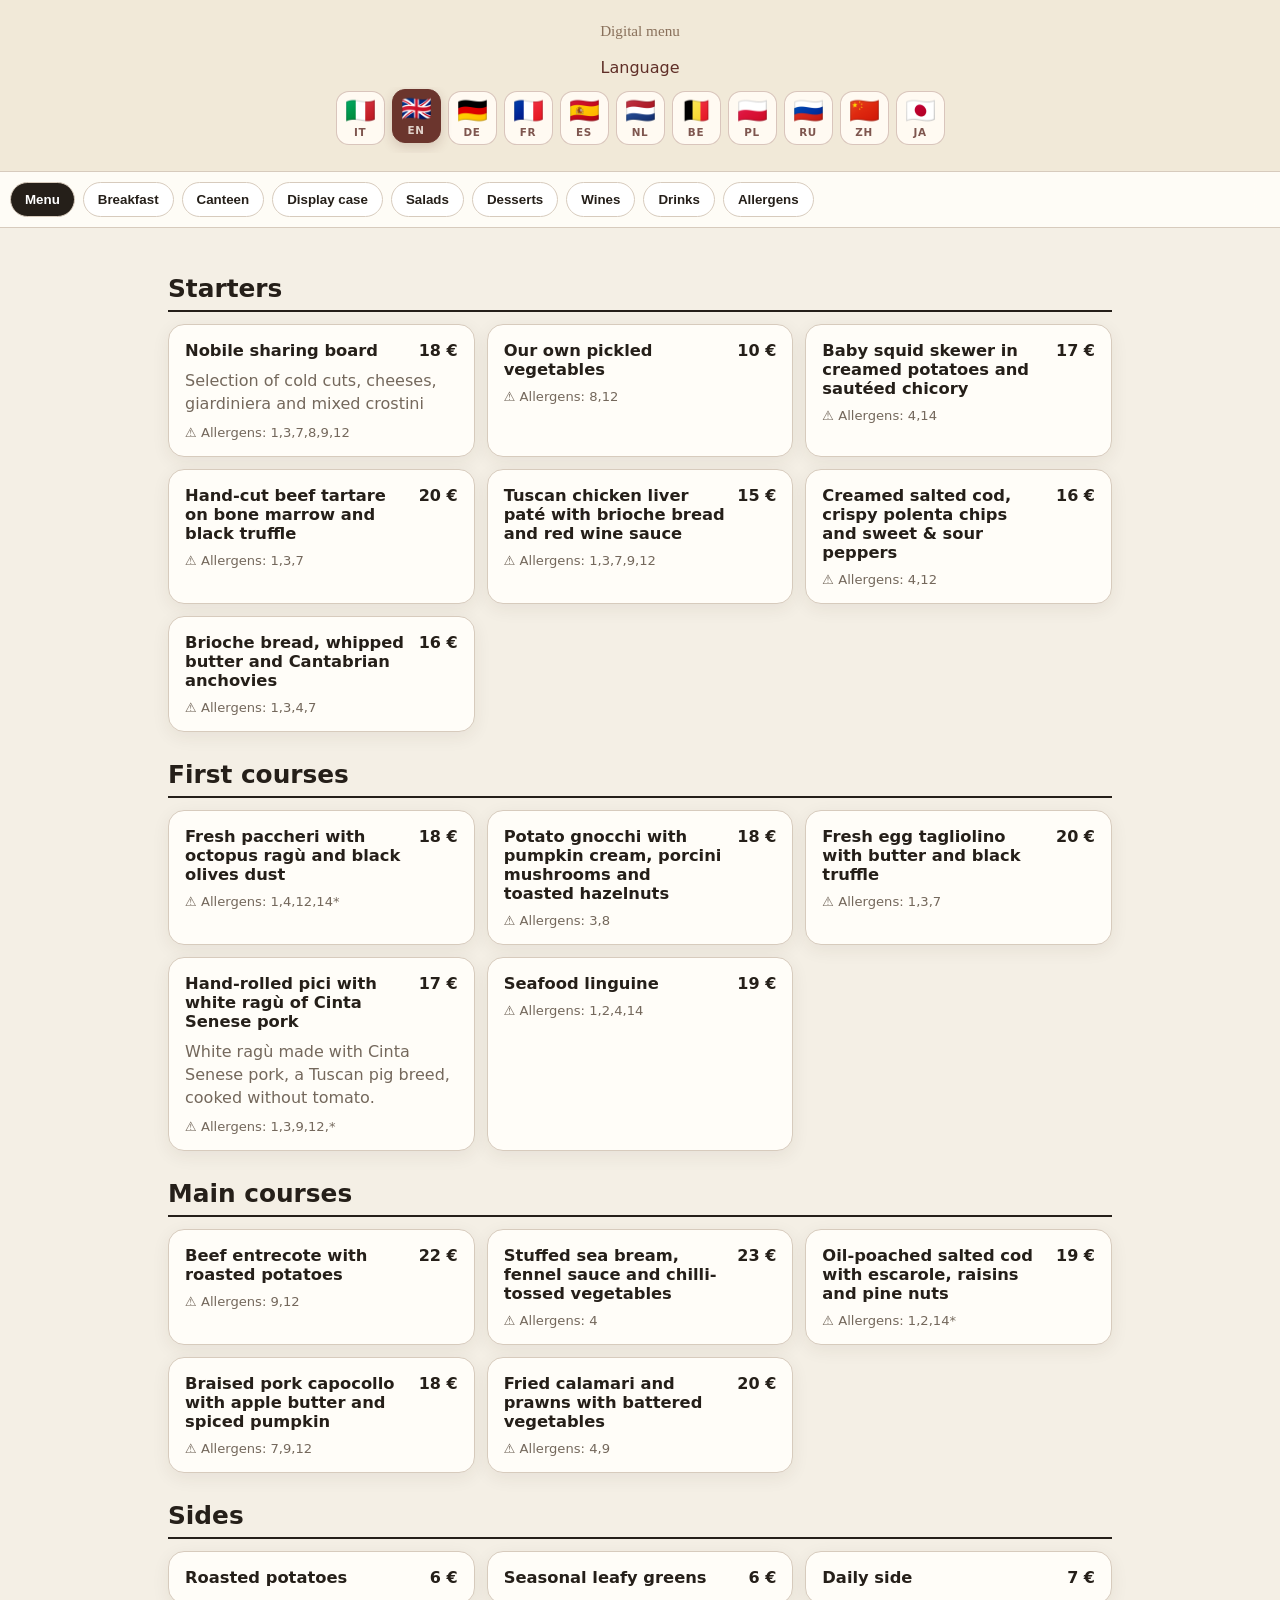
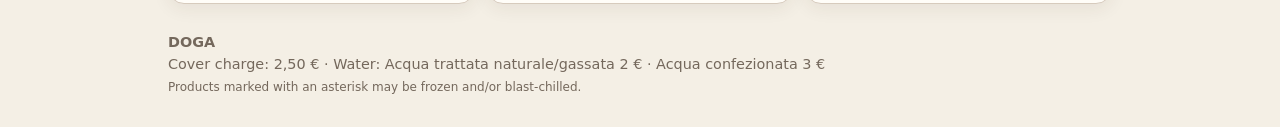
==== index.html @ bb3b2c68 "Ripristina index.html prima della grafica hero" ====
<!doctype html>
<html lang="it">
<head>
  <meta charset="utf-8">
  <meta name="viewport" content="width=device-width,initial-scale=1">
  <meta name="theme-color" content="#17130f">
  <meta name="description" content="Menù digitale multilingua DOGA">
  <title>DOGA · Menù digitale</title>
  <link rel="stylesheet" href="styles.css">
</head>
<body>
  <header class="hero">
    <img src="img/logo-doga.png" alt="DOGA" class="doga-logo">
    <div id="subtitle" class="subtitle">Menù digitale</div>
    <div class="language">
      <span id="languageLabel">Lingua</span>
      <div id="languageButtons"
           class="language-buttons"
           role="group"
           aria-label="Selezione lingua"></div>
    </div>
  </header>

  <nav id="tabs" class="tabs" aria-label="Sections"></nav>
  <main id="content" class="content"><div class="loading">Caricamento…</div></main>
  <footer id="footer"></footer>

  <script src="app.js?v=20260923181658" defer></script>
</body>
</html>
---- styles.css ----
:root{--bg:#f4efe5;--card:#fffdf8;--ink:#251f19;--muted:#74685c;--line:#d7cbbd;--accent:#6c4f38}
*{box-sizing:border-box}
html{scroll-behavior:smooth}
body{margin:0;background:var(--bg);color:var(--ink);font-family:system-ui,-apple-system,Segoe UI,Roboto,Arial,sans-serif}
.hero{padding:12px 12px 18px;text-align:center;background:#f1e9d8;color:#5f2e27;border-bottom:1px solid #d7cbbd}
.logo{font-size:clamp(2.5rem,9vw,5rem);letter-spacing:.18em;font-weight:300}
.subtitle{opacity:.78;margin-top:10px;color:#6c4f38;font-family:Georgia,'Times New Roman',serif;font-size:.95rem}
.language{display:inline-flex;gap:10px;align-items:center;margin-top:18px}
select{font:inherit;padding:9px 12px;border-radius:10px;border:1px solid #ffffff42;background:#fff;color:#1c1814}
.tabs{position:sticky;top:0;z-index:10;display:flex;gap:8px;overflow:auto;padding:10px;background:#fffdf8e8;backdrop-filter:blur(12px);border-bottom:1px solid var(--line)}
.tabs button{white-space:nowrap;border:1px solid var(--line);background:#fff;border-radius:999px;padding:9px 14px;font-weight:700;color:var(--ink)}
.tabs button.active{background:var(--ink);color:#fff}
.content{max-width:980px;margin:auto;padding:18px}
.section-title{font-size:1.55rem;margin:28px 0 12px;border-bottom:2px solid var(--ink);padding-bottom:7px}
.grid{display:grid;grid-template-columns:repeat(auto-fit,minmax(280px,1fr));gap:12px}
.card{background:var(--card);border:1px solid var(--line);border-radius:16px;padding:16px;box-shadow:0 5px 18px #3b2f2212}
.card-head{display:flex;gap:12px;align-items:flex-start;justify-content:space-between}
.card h3{margin:0;font-size:1.02rem}
.price{font-weight:800;white-space:nowrap}
.desc{color:var(--muted);line-height:1.45;margin:.55rem 0 0}
.allergen{font-size:.82rem;color:var(--muted);margin-top:10px}
.notice{background:#fff8df;border:1px solid #ead79a;border-radius:14px;padding:14px;margin:14px 0}
.list{display:grid;gap:10px}
.simple-row{display:flex;justify-content:space-between;gap:16px;background:var(--card);border:1px solid var(--line);border-radius:14px;padding:14px}
footer{max-width:980px;margin:10px auto 30px;padding:0 18px;color:var(--muted);font-size:.9rem;line-height:1.5}
.loading{text-align:center;padding:50px}
@media(max-width:520px){.content{padding:12px}.card{padding:14px}.logo{letter-spacing:.12em}}

.language{
  display:flex;
  flex-direction:column;
  align-items:center;
  gap:10px;
  margin-top:18px
}

.language-buttons{
  display:flex;
  justify-content:center;
  gap:7px;
  max-width:100%;
  overflow-x:auto;
  padding:4px 2px 8px;
  scrollbar-width:none
}

.language-buttons::-webkit-scrollbar{
  display:none
}

.language-button{
  min-width:48px;
  border:1px solid #8d5a4f55;
  border-radius:13px;
  padding:7px 8px 6px;
  background:#fffaf2;
  color:#5f2e27;
  font:inherit;
  cursor:pointer;
  display:flex;
  flex-direction:column;
  align-items:center;
  gap:2px
}

.language-button span{
  font-size:1.55rem;
  line-height:1
}

.language-button small{
  font-size:.65rem;
  font-weight:800;
  letter-spacing:.06em;
  opacity:.8
}

.language-button.active{
  background:#6b352d;
  color:#fffaf2;
  border-color:#6b352d;
  transform:translateY(-2px);
  box-shadow:0 4px 12px #5f2e2730
}

@media(max-width:520px){
  .language-buttons{
    justify-content:flex-start;
    width:100%
  }

  .language-button{
    min-width:46px
  }
}


.doga-logo{display:none}

.menu-hero-art{
  display:block;
  width:min(1100px,100%);
  height:auto;
  margin:0 auto;
  border-radius:16px;
  box-shadow:0 8px 28px #5f2e2718
}


.wine-filters{
  display:flex;
  gap:9px;
  overflow-x:auto;
  padding:4px 0 16px;
  margin-bottom:18px;
  scrollbar-width:none;
}

.wine-filters::-webkit-scrollbar{
  display:none;
}

.wine-filter{
  flex:0 0 auto;
  border:1px solid #d8cfc0;
  border-radius:999px;
  padding:10px 15px;
  background:#fffdf8;
  color:#211c17;
  font:inherit;
  font-weight:750;
  cursor:pointer;
}

.wine-filter.active{
  background:#211c17;
  color:#fff;
  border-color:#211c17;
}

.wine-group{
  margin-bottom:34px;
}

.wine-card h3{
  margin-right:12px;
}

.wine-subtitle{
  margin:18px 0 6px;
  font-size:1rem;
}

.wine-description{
  margin-top:18px;
  padding-top:16px;
  border-top:1px solid #ded6ca;
  line-height:1.6;
}

@media(max-width:520px){
  .hero{padding:8px 8px 14px}
  .menu-hero-art{border-radius:12px}
  .subtitle{margin-top:8px;font-size:.88rem}
}
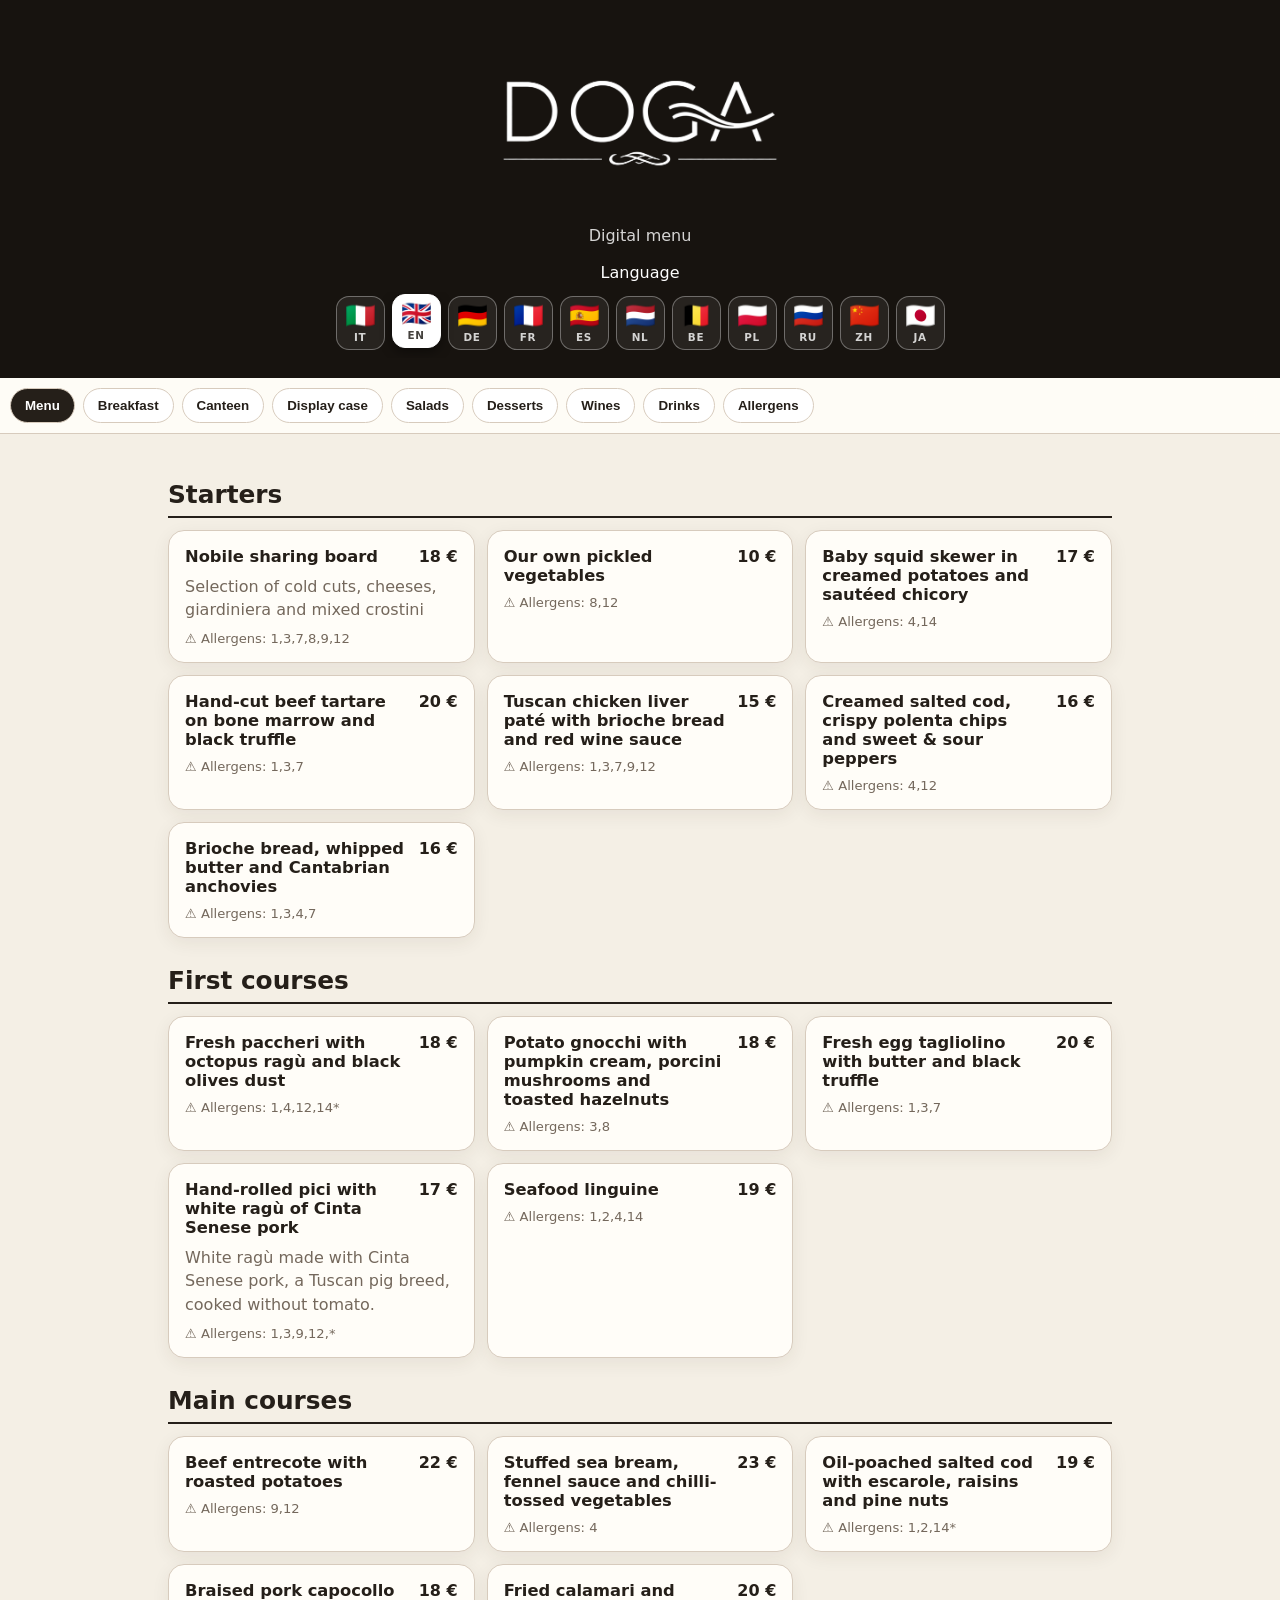
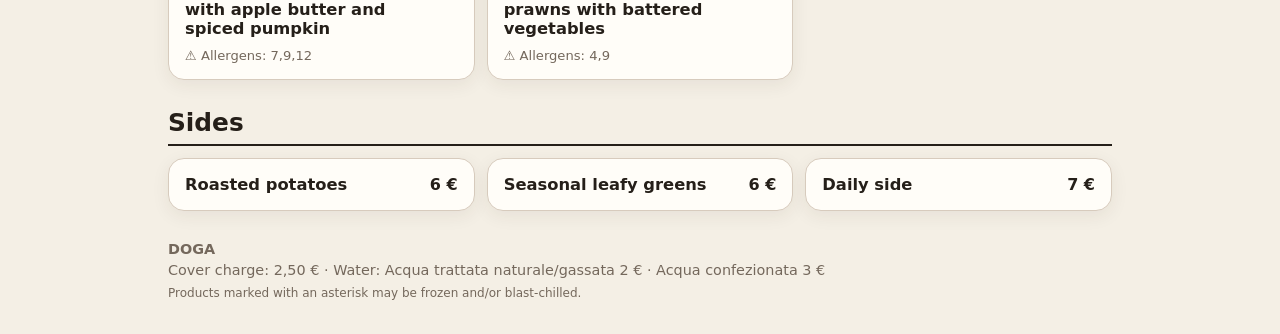
==== commit 4896bb40: "Applica banner DOGA approvato alla testata" ====
--- a/index.html
+++ b/index.html
@@ -6,7 +6,7 @@
   <meta name="theme-color" content="#17130f">
   <meta name="description" content="Menù digitale multilingua DOGA">
   <title>DOGA · Menù digitale</title>
-  <link rel="stylesheet" href="styles.css">
+  <link rel="stylesheet" href="styles.css?v=202610111456">
 </head>
 <body>
   <header class="hero">
--- a/styles.css
+++ b/styles.css
@@ -2,9 +2,9 @@
 *{box-sizing:border-box}
 html{scroll-behavior:smooth}
 body{margin:0;background:var(--bg);color:var(--ink);font-family:system-ui,-apple-system,Segoe UI,Roboto,Arial,sans-serif}
-.hero{padding:12px 12px 18px;text-align:center;background:#f1e9d8;color:#5f2e27;border-bottom:1px solid #d7cbbd}
+.hero{padding:28px 18px 20px;text-align:center;background:#17130f;color:#fff}
 .logo{font-size:clamp(2.5rem,9vw,5rem);letter-spacing:.18em;font-weight:300}
-.subtitle{opacity:.78;margin-top:10px;color:#6c4f38;font-family:Georgia,'Times New Roman',serif;font-size:.95rem}
+.subtitle{opacity:.82;margin-top:2px}
 .language{display:inline-flex;gap:10px;align-items:center;margin-top:18px}
 select{font:inherit;padding:9px 12px;border-radius:10px;border:1px solid #ffffff42;background:#fff;color:#1c1814}
 .tabs{position:sticky;top:0;z-index:10;display:flex;gap:8px;overflow:auto;padding:10px;background:#fffdf8e8;backdrop-filter:blur(12px);border-bottom:1px solid var(--line)}
@@ -50,11 +50,11 @@
 
 .language-button{
   min-width:48px;
-  border:1px solid #8d5a4f55;
+  border:1px solid #ffffff55;
   border-radius:13px;
   padding:7px 8px 6px;
-  background:#fffaf2;
-  color:#5f2e27;
+  background:#ffffff12;
+  color:#fff;
   font:inherit;
   cursor:pointer;
   display:flex;
@@ -76,11 +76,11 @@
 }
 
 .language-button.active{
-  background:#6b352d;
-  color:#fffaf2;
-  border-color:#6b352d;
+  background:#fff;
+  color:#17130f;
+  border-color:#fff;
   transform:translateY(-2px);
-  box-shadow:0 4px 12px #5f2e2730
+  box-shadow:0 4px 12px #0006
 }
 
 @media(max-width:520px){
@@ -95,15 +95,12 @@
 }
 
 
-.doga-logo{display:none}
-
-.menu-hero-art{
+.doga-logo{
   display:block;
-  width:min(1100px,100%);
+  width:min(340px,82vw);
   height:auto;
-  margin:0 auto;
-  border-radius:16px;
-  box-shadow:0 8px 28px #5f2e2718
+  margin:0 auto 14px;
+  filter:invert(1);
 }
 
 
@@ -157,9 +154,3 @@
   border-top:1px solid #ded6ca;
   line-height:1.6;
 }
-
-@media(max-width:520px){
-  .hero{padding:8px 8px 14px}
-  .menu-hero-art{border-radius:12px}
-  .subtitle{margin-top:8px;font-size:.88rem}
-}
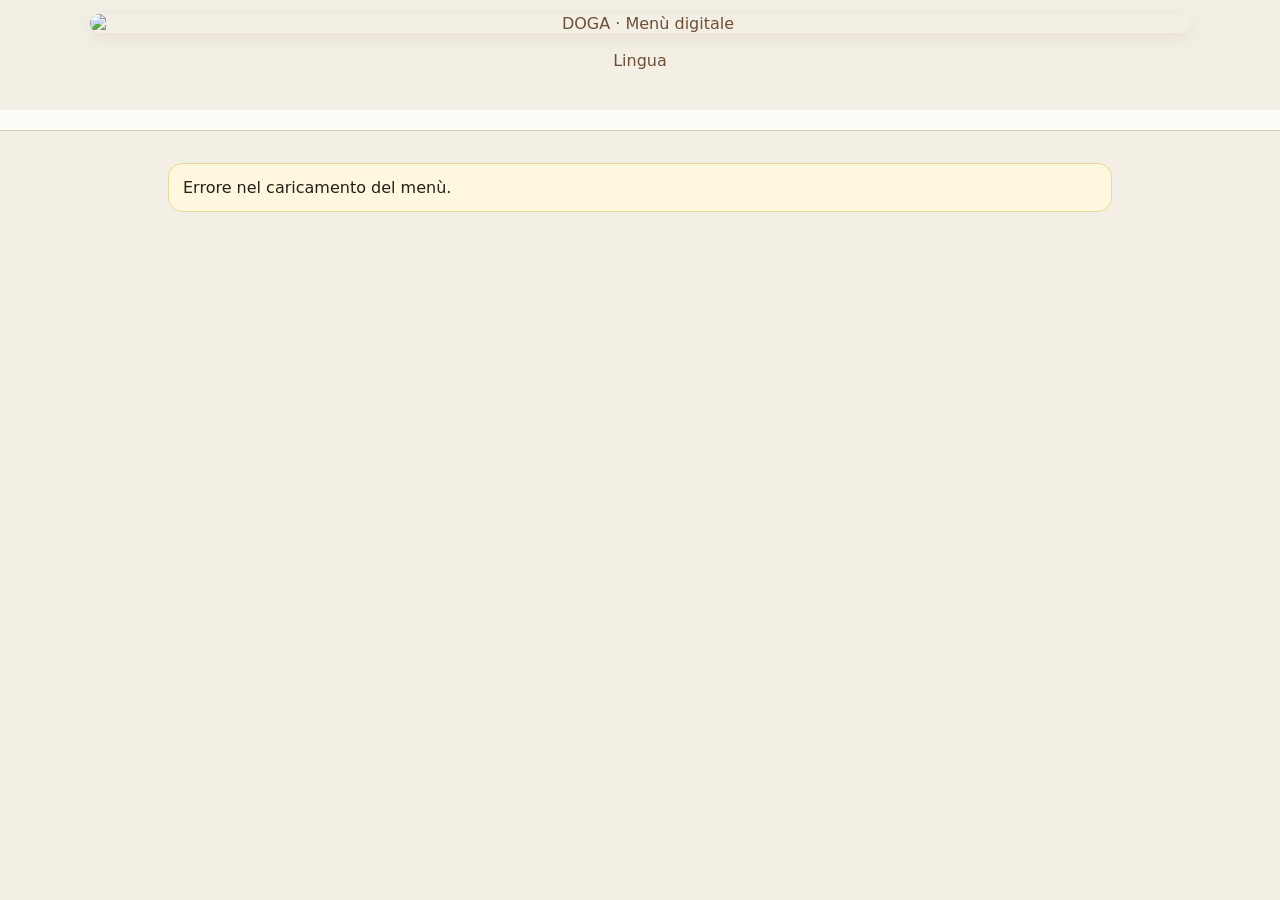
==== commit 224ddb75: "Collega davvero il banner approvato alla home DOGA" ====
--- a/index.html
+++ b/index.html
@@ -10,8 +10,7 @@
 </head>
 <body>
   <header class="hero">
-    <img src="img/logo-doga.png" alt="DOGA" class="doga-logo">
-    <div id="subtitle" class="subtitle">Menù digitale</div>
+    <img src="img/doga-menu-banner-approved.jpg?v=202610111456" alt="DOGA · Menù digitale" class="menu-banner">
     <div class="language">
       <span id="languageLabel">Lingua</span>
       <div id="languageButtons"
--- a/styles.css
+++ b/styles.css
@@ -2,7 +2,7 @@
 *{box-sizing:border-box}
 html{scroll-behavior:smooth}
 body{margin:0;background:var(--bg);color:var(--ink);font-family:system-ui,-apple-system,Segoe UI,Roboto,Arial,sans-serif}
-.hero{padding:28px 18px 20px;text-align:center;background:#17130f;color:#fff}
+.hero{padding:14px 12px 18px;text-align:center;background:#f4efe5;color:#6c4f38}
 .logo{font-size:clamp(2.5rem,9vw,5rem);letter-spacing:.18em;font-weight:300}
 .subtitle{opacity:.82;margin-top:2px}
 .language{display:inline-flex;gap:10px;align-items:center;margin-top:18px}
@@ -50,11 +50,11 @@
 
 .language-button{
   min-width:48px;
-  border:1px solid #ffffff55;
+  border:1px solid #d7cbbd;
   border-radius:13px;
   padding:7px 8px 6px;
-  background:#ffffff12;
-  color:#fff;
+  background:#fffdf8;
+  color:#6c4f38;
   font:inherit;
   cursor:pointer;
   display:flex;
@@ -76,11 +76,11 @@
 }
 
 .language-button.active{
-  background:#fff;
-  color:#17130f;
-  border-color:#fff;
+  background:#7a3f36;
+  color:#fffdf8;
+  border-color:#7a3f36;
   transform:translateY(-2px);
-  box-shadow:0 4px 12px #0006
+  box-shadow:0 4px 12px #6c4f3830
 }
 
 @media(max-width:520px){
@@ -154,3 +154,13 @@
   border-top:1px solid #ded6ca;
   line-height:1.6;
 }
+
+
+.menu-banner{
+  display:block;
+  width:min(1100px,100%);
+  height:auto;
+  margin:0 auto 14px;
+  border-radius:16px;
+  box-shadow:0 6px 18px #3b2f2214
+}
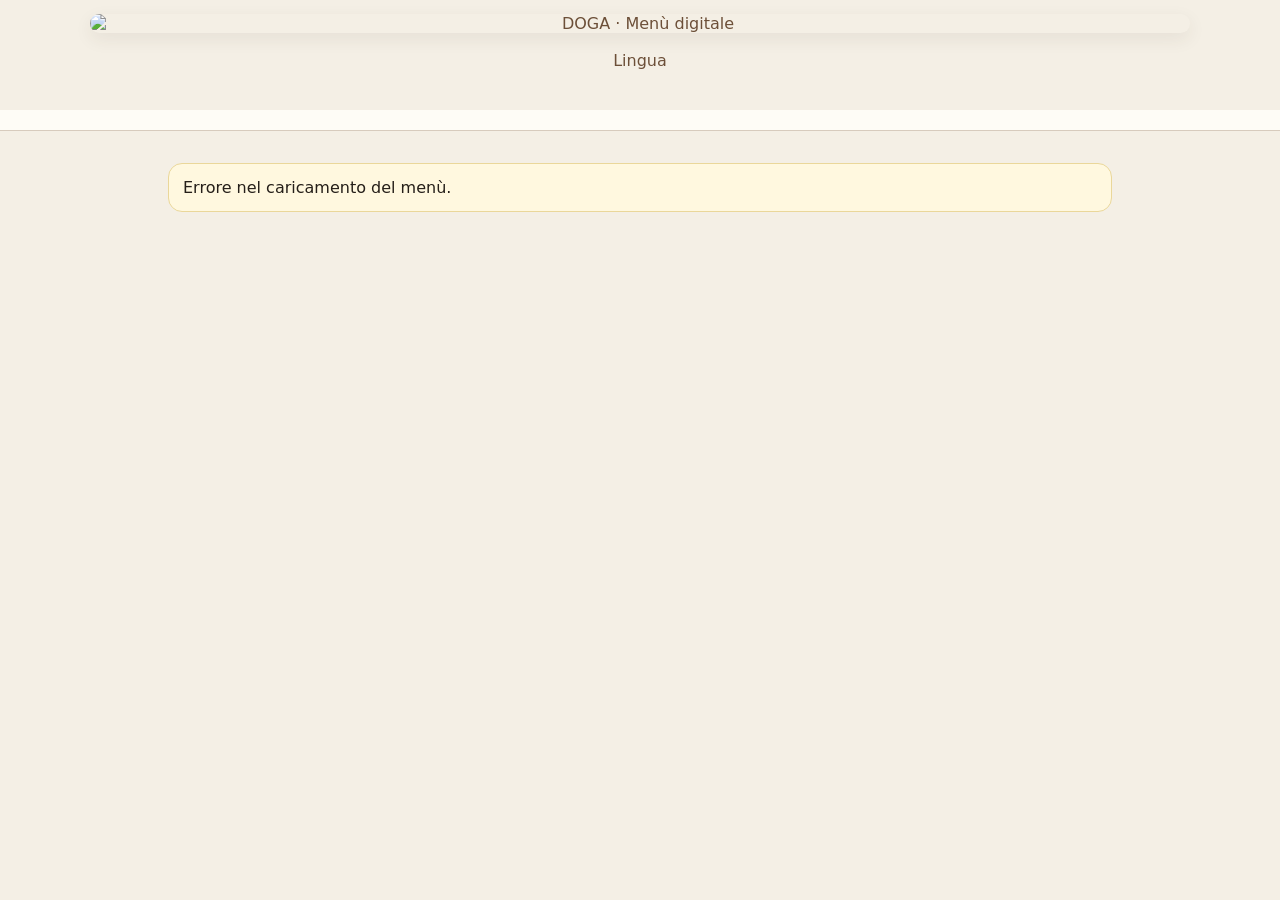
==== commit d3cb5b6e: "Usa percorso stabile per banner e forza refresh app" ====
--- a/index.html
+++ b/index.html
@@ -10,7 +10,7 @@
 </head>
 <body>
   <header class="hero">
-    <img src="img/doga-menu-banner-approved.jpg?v=202610111456" alt="DOGA · Menù digitale" class="menu-banner">
+    <img src="img/banner-doga.jpg?v=202610111506" alt="DOGA · Menù digitale" class="menu-banner">
     <div class="language">
       <span id="languageLabel">Lingua</span>
       <div id="languageButtons"
@@ -24,6 +24,6 @@
   <main id="content" class="content"><div class="loading">Caricamento…</div></main>
   <footer id="footer"></footer>
 
-  <script src="app.js?v=20260923181658" defer></script>
+  <script src="app.js?v=202610111506" defer></script>
 </body>
 </html>
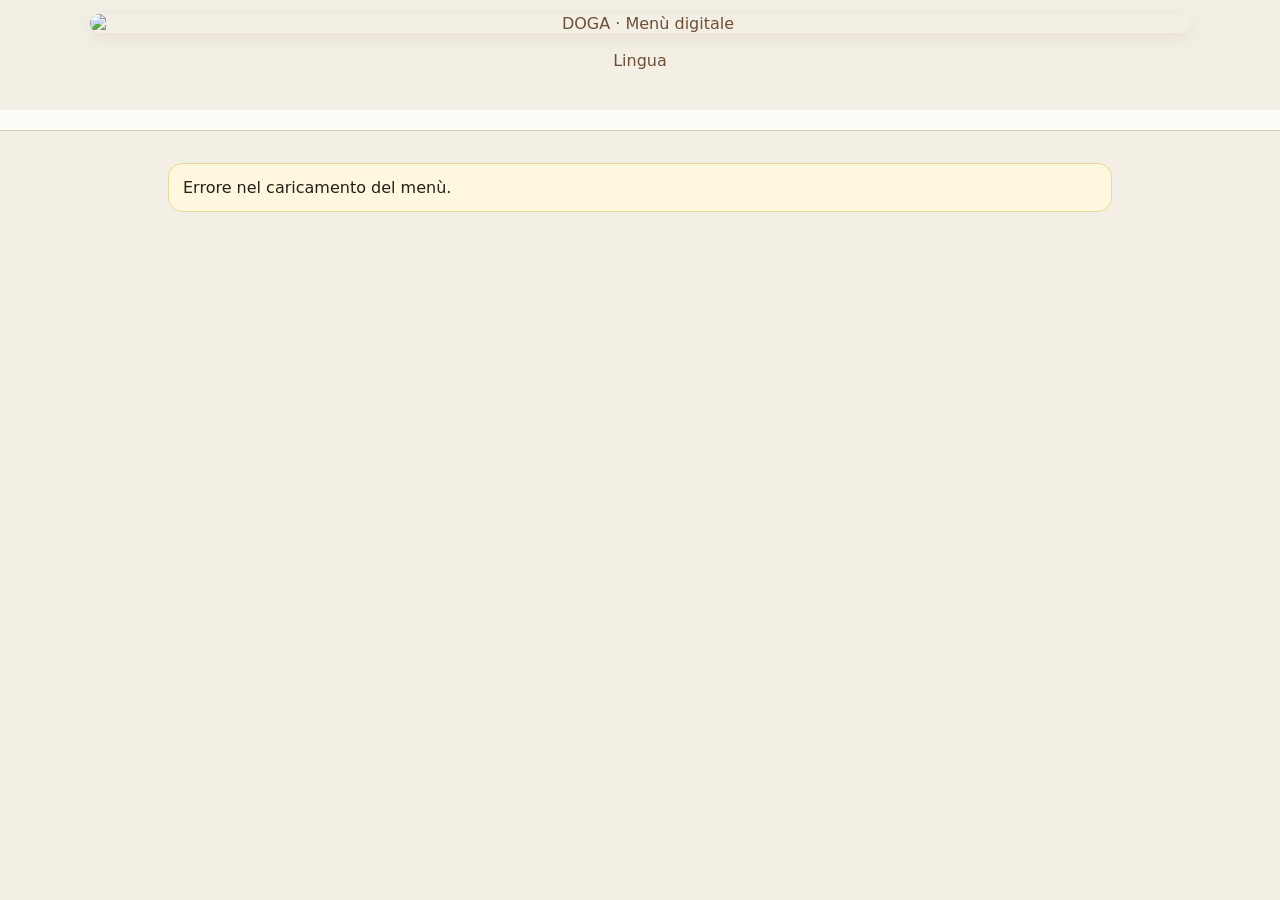
==== commit 5623cecd: "Forza refresh della versione stabile del menu" ====
--- a/index.html
+++ b/index.html
@@ -24,6 +24,6 @@
   <main id="content" class="content"><div class="loading">Caricamento…</div></main>
   <footer id="footer"></footer>
 
-  <script src="app.js?v=202610111506" defer></script>
+  <script src="app.js?v=202610111520" defer></script>
 </body>
 </html>
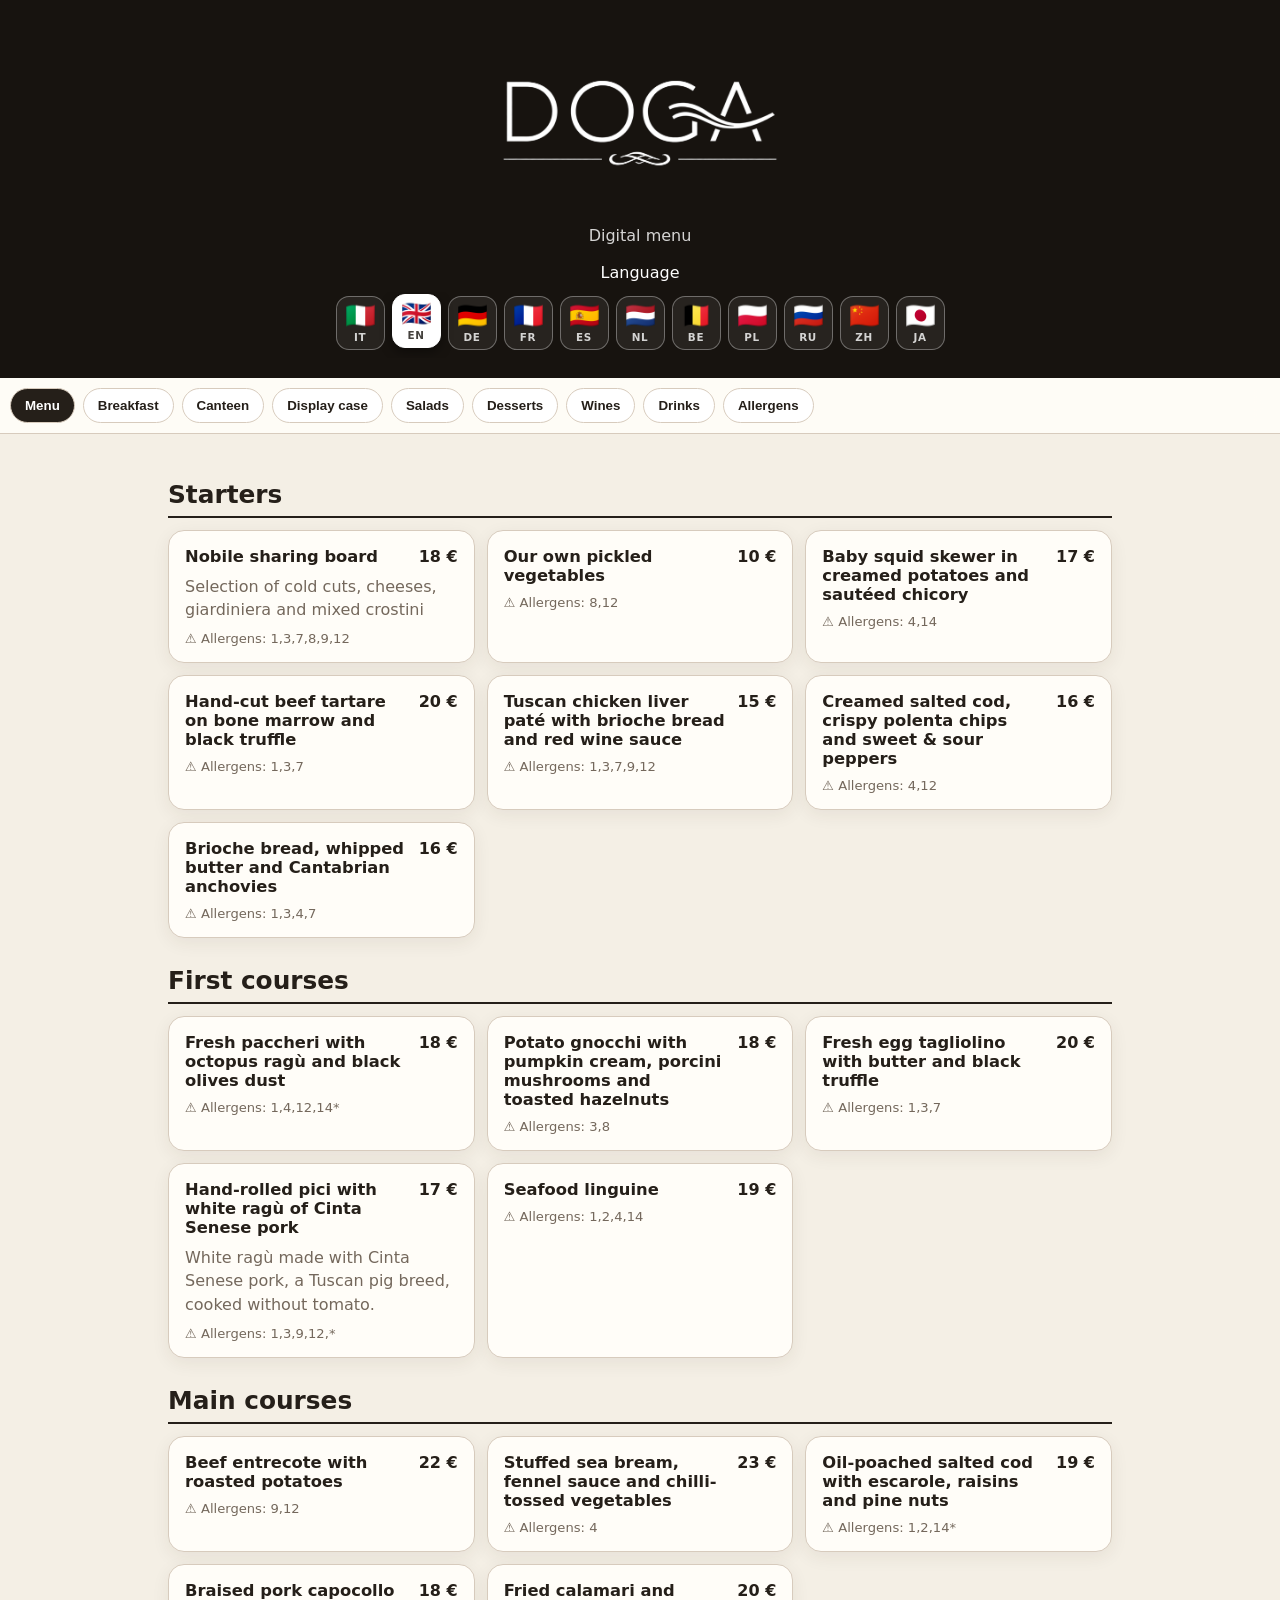
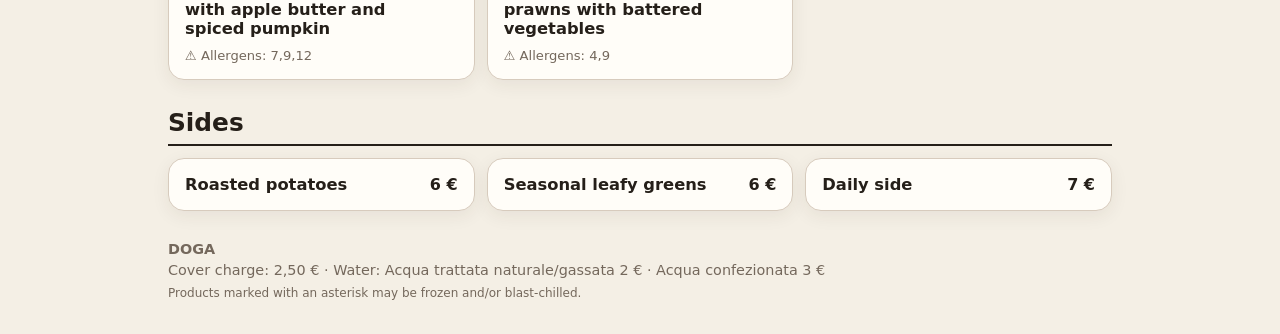
==== commit 8e2c9643: "Ripristina interfaccia DOGA stabile pre-banner" ====
--- a/index.html
+++ b/index.html
@@ -6,11 +6,12 @@
   <meta name="theme-color" content="#17130f">
   <meta name="description" content="Menù digitale multilingua DOGA">
   <title>DOGA · Menù digitale</title>
-  <link rel="stylesheet" href="styles.css?v=202610111456">
+  <link rel="stylesheet" href="styles.css">
 </head>
 <body>
   <header class="hero">
-    <img src="img/banner-doga.jpg?v=202610111506" alt="DOGA · Menù digitale" class="menu-banner">
+    <img src="img/logo-doga.png" alt="DOGA" class="doga-logo">
+    <div id="subtitle" class="subtitle">Menù digitale</div>
     <div class="language">
       <span id="languageLabel">Lingua</span>
       <div id="languageButtons"
@@ -24,6 +25,6 @@
   <main id="content" class="content"><div class="loading">Caricamento…</div></main>
   <footer id="footer"></footer>
 
-  <script src="app.js?v=202610111520" defer></script>
+  <script src="app.js?v=20260923181658" defer></script>
 </body>
 </html>
--- a/styles.css
+++ b/styles.css
@@ -2,7 +2,7 @@
 *{box-sizing:border-box}
 html{scroll-behavior:smooth}
 body{margin:0;background:var(--bg);color:var(--ink);font-family:system-ui,-apple-system,Segoe UI,Roboto,Arial,sans-serif}
-.hero{padding:14px 12px 18px;text-align:center;background:#f4efe5;color:#6c4f38}
+.hero{padding:28px 18px 20px;text-align:center;background:#17130f;color:#fff}
 .logo{font-size:clamp(2.5rem,9vw,5rem);letter-spacing:.18em;font-weight:300}
 .subtitle{opacity:.82;margin-top:2px}
 .language{display:inline-flex;gap:10px;align-items:center;margin-top:18px}
@@ -50,11 +50,11 @@
 
 .language-button{
   min-width:48px;
-  border:1px solid #d7cbbd;
+  border:1px solid #ffffff55;
   border-radius:13px;
   padding:7px 8px 6px;
-  background:#fffdf8;
-  color:#6c4f38;
+  background:#ffffff12;
+  color:#fff;
   font:inherit;
   cursor:pointer;
   display:flex;
@@ -76,11 +76,11 @@
 }
 
 .language-button.active{
-  background:#7a3f36;
-  color:#fffdf8;
-  border-color:#7a3f36;
+  background:#fff;
+  color:#17130f;
+  border-color:#fff;
   transform:translateY(-2px);
-  box-shadow:0 4px 12px #6c4f3830
+  box-shadow:0 4px 12px #0006
 }
 
 @media(max-width:520px){
@@ -154,13 +154,3 @@
   border-top:1px solid #ded6ca;
   line-height:1.6;
 }
-
-
-.menu-banner{
-  display:block;
-  width:min(1100px,100%);
-  height:auto;
-  margin:0 auto 14px;
-  border-radius:16px;
-  box-shadow:0 6px 18px #3b2f2214
-}
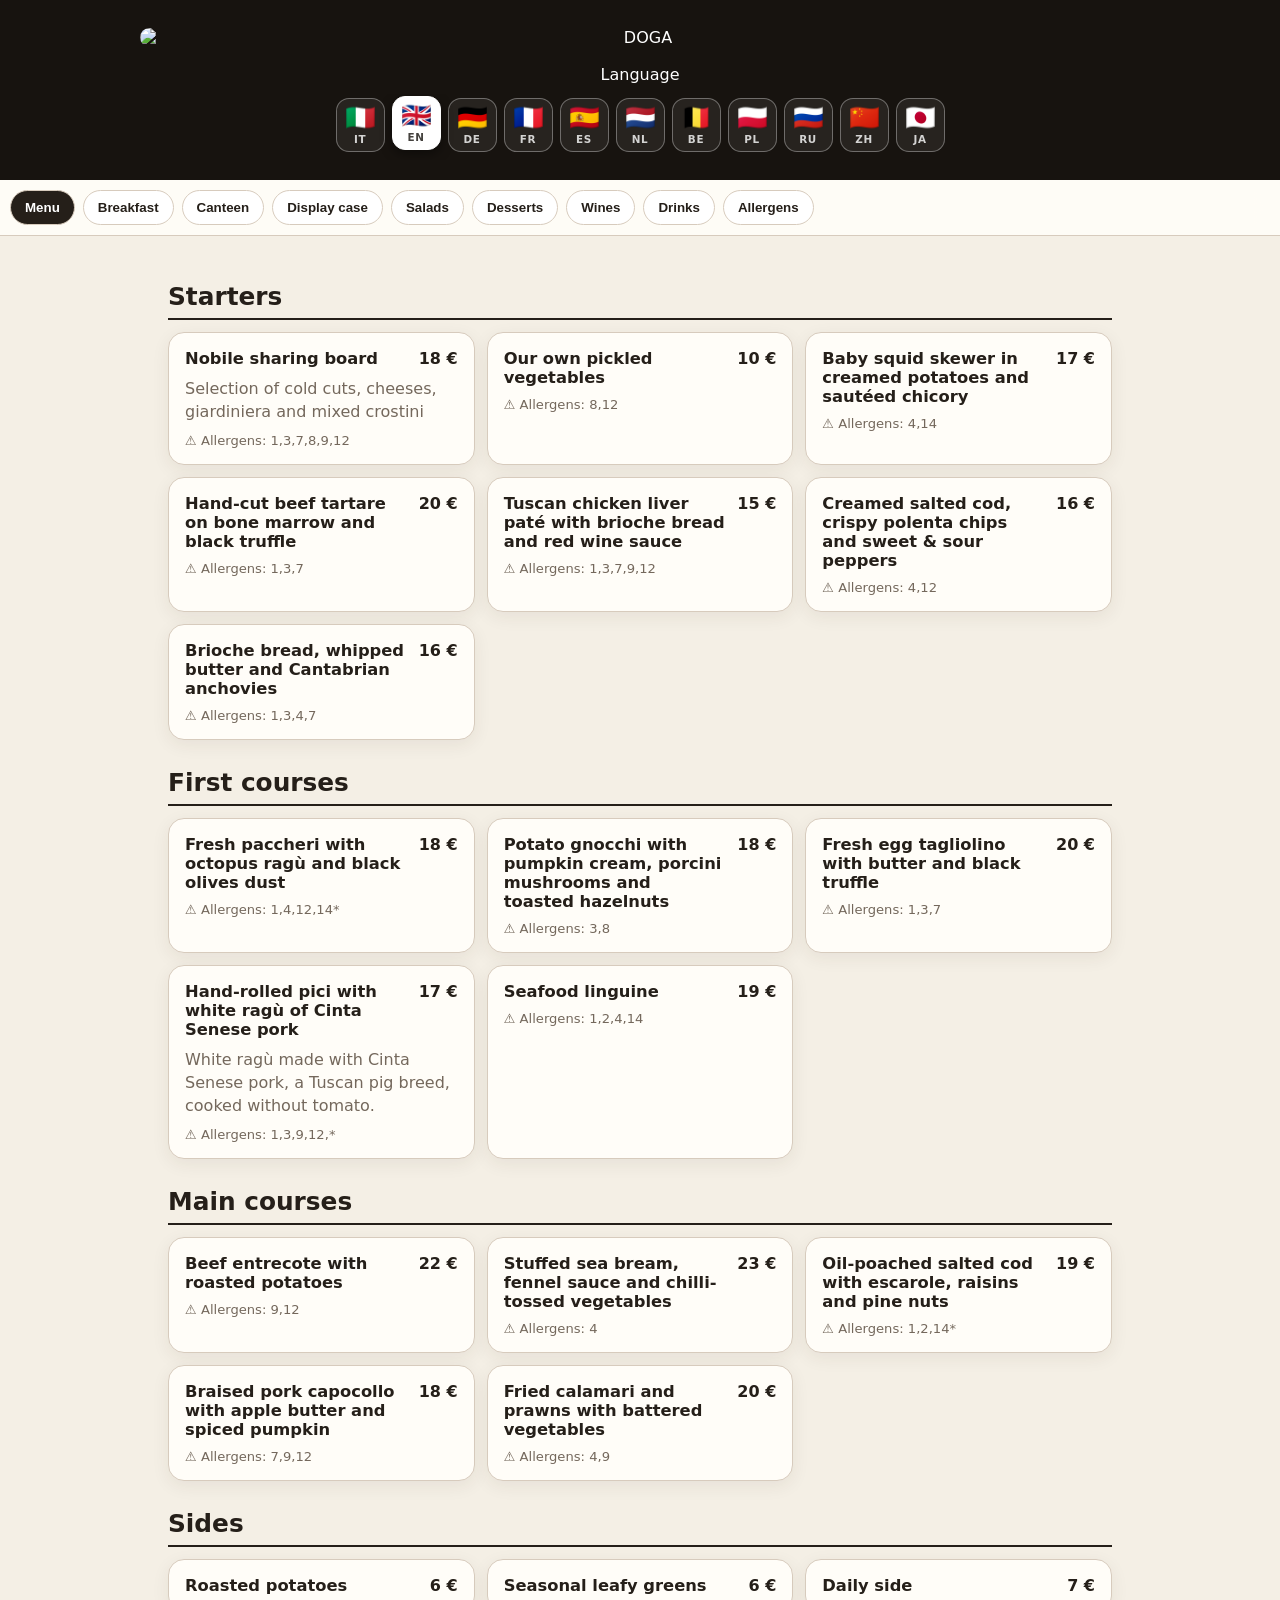
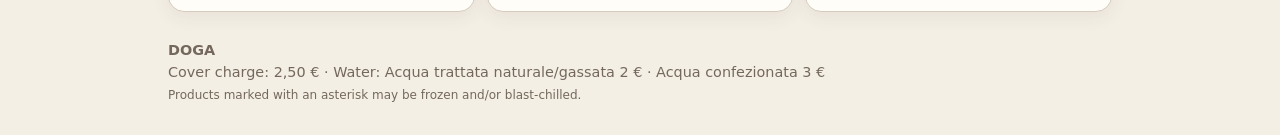
==== commit 2580140e: "Applica banner DOGA mantenendo compatibilità frontend" ====
--- a/index.html
+++ b/index.html
@@ -10,7 +10,7 @@
 </head>
 <body>
   <header class="hero">
-    <img src="img/logo-doga.png" alt="DOGA" class="doga-logo">
+    <img src="img/banner-doga.jpg" alt="DOGA" class="doga-logo">
     <div id="subtitle" class="subtitle">Menù digitale</div>
     <div class="language">
       <span id="languageLabel">Lingua</span>
--- a/styles.css
+++ b/styles.css
@@ -154,3 +154,17 @@
   border-top:1px solid #ded6ca;
   line-height:1.6;
 }
+
+/* DOGA banner 2026-10-11 */
+.doga-logo{
+  display:block;
+  width:min(1000px,96vw);
+  height:auto;
+  margin:0 auto 14px;
+  filter:none;
+  border-radius:14px;
+}
+
+.subtitle{
+  display:none;
+}
